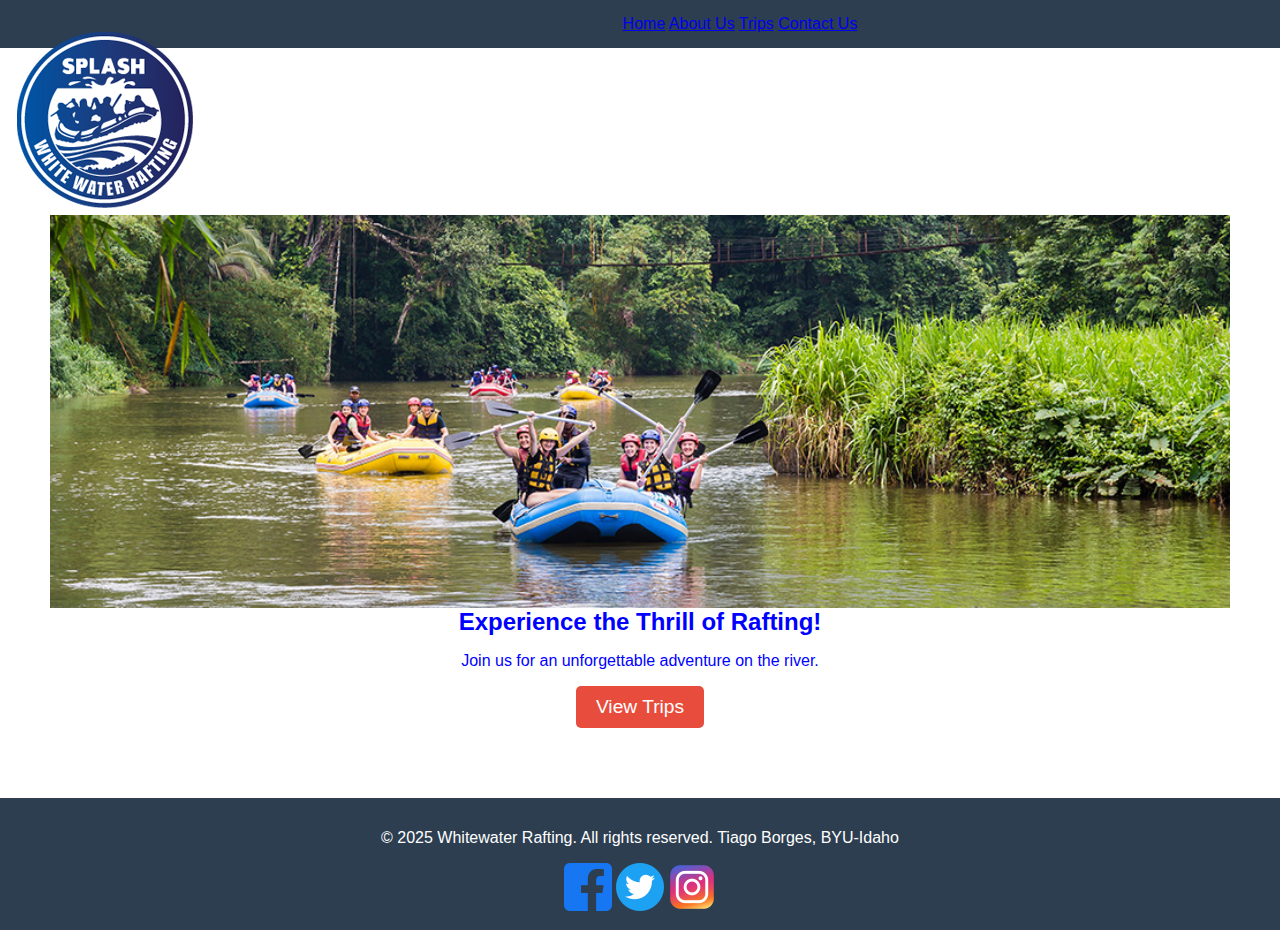
==== wwr/index.html @ b9b27136 "w04 att" ====
<!DOCTYPE html>
<html lang="en">

<head>
    <meta charset="UTF-8">
    <meta name="viewport" content="width=device-width, initial-scale=1.0">
    <title>White Water Rafting - About Us</title>
    <link rel="stylesheet" href="styles/rafting.css">
</head>

<body>
    <header>
        <img src="images/Whitewater-logo.png" alt="Logo" class="logo">
        <nav>
            <a href="index.html">Home</a>
            <a href="about.html">About Us</a>
            <a href="trips.html">Trips</a>
            <a href="contact.html">Contact Us</a>
        </nav>
    </header>

    <!-- Home Page -->
    <section class="hero">
        <img src="images/hero.jpg" alt="hero">
        <h2>Experience the Thrill of Rafting!</h2>
        <p>Join us for an unforgettable adventure on the river.</p>
        <a href="trips.html" class="btn">View Trips</a>
        
    </section>




    <footer>
        <p>&copy; 2025 Whitewater Rafting. All rights reserved. Tiago Borges, BYU-Idaho</p>
        <nav class="social-links">
            <a href="#"><img src="images/facebook.png" alt="Facebook"></a>
            <a href="#"><img src="images/twitter.png" alt="Twitter"></a>
            <a href="#"><img src="images/instagram.png" alt="Instagram"></a>
        </nav>
    </footer>
</body>

</html>
---- wwr/styles/rafting.css ----
main {
    max-width: 100%;
    margin: 2rem auto;
    font-family: 'Roboto Slab', Arial, sans-serif;
}

body {
    font-family: 'Roboto Serif', Arial, sans-serif;
    margin: 0;
    padding: 0;
    text-align: center;
    background-color: white;
}

header {
    font-family: 'Roboto Slab', sans-serif;
    background: #2C3E50;
    color: white;
    padding: 15px 0;
}

header img {
    float: left;
    margin-left: auto;
}

nav ul {
    list-style: none;
    padding: 0;
    text-align: center;
}

nav ul li {
    display: inline;
    margin: 0 15px;
}

nav ul li a {
    color: white;
    text-decoration: none;
    font-weight: bold;
}

.hero {
    background: url('images/hero.jpg') center/cover no-repeat;
    color: blue;
    padding: 50px;
}

.hero img {
    display: block;
    width: 100%;
    height: auto;
    margin-left: auto;
    margin-right: auto;

}

.hero h2 {
    color: blue;
    margin: 0;
    color: blue;
}

.btn {
    display: inline-block;
    background: #E74C3C;
    color: white;
    padding: 10px 20px;
    text-decoration: none;
    border-radius: 5px;
    font-size: 1.2em;
}

.content {
    font-family: 'Roboto Serif', Arial, sans-serif;
    padding: 60px;
    background: white;
    margin: auto;
    border-radius: 10px;
    max-width: 80%;
    text-align: center;
    font-size: large;
}

.rafting {
    font-family: 'Roboto Slab', Arial, sans-serif;
    font-size: large;
    color: black;
    width: 100px;
}

.images {
    width: auto;
    height: auto;
    font-family: 'Roboto Slab', Arial, sans-serif;
    color: black;

}

.content img {
    width: 100%;
    max-width: 600px;
    height: auto;
    display: block;
    margin: 0 auto;
}

.content h2 {
    font-size: 40px;
    color: blue;
}

form input,
form textarea {
    width: 90%;
    margin: 10px 0;
    padding: 10px;
    border: 1px solid #ccc;
    border-radius: 5px;
}

button {
    background: #3498DB;
    color: white;
    padding: 10px 15px;
    border: none;
    cursor: pointer;
    border-radius: 5px;
    font-size: 1em;
}

footer {
    display: block;
    background: #2C3E50;
    color: white;
    padding: 15px;
    margin-top: 20px;
    font-size: 1em;
    text-align: center;
}
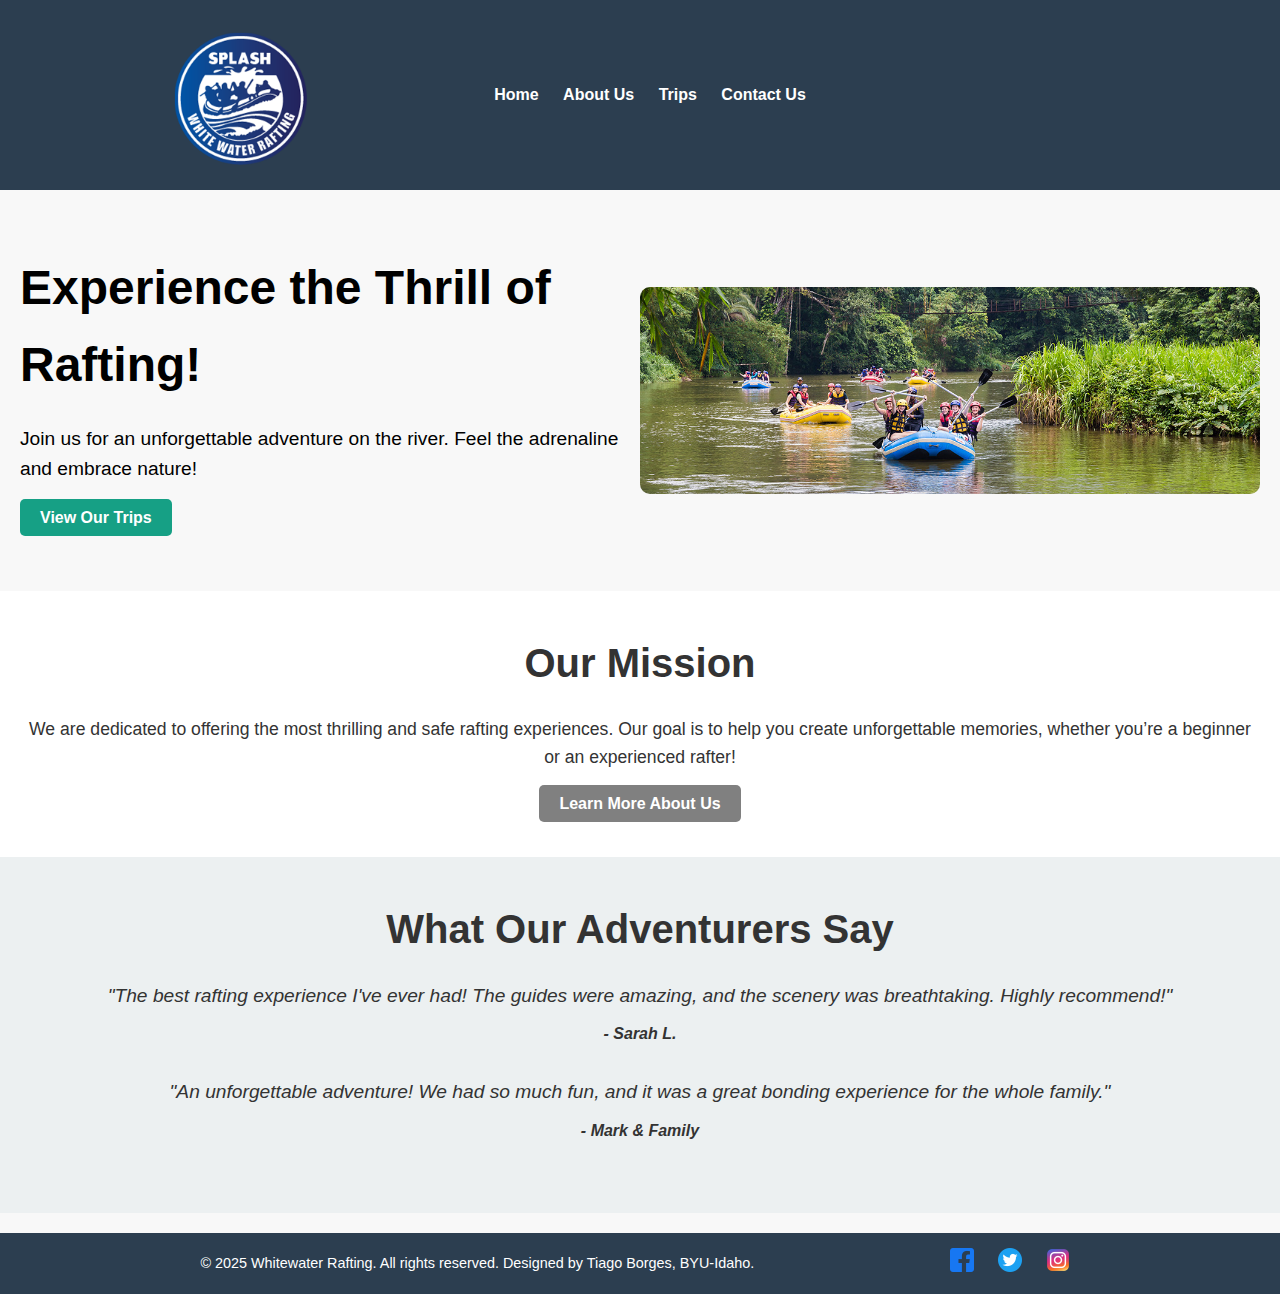
==== commit 8dde49ea: "W05 ATT" ====
--- a/wwr/index.html
+++ b/wwr/index.html
@@ -4,11 +4,15 @@
 <head>
     <meta charset="UTF-8">
     <meta name="viewport" content="width=device-width, initial-scale=1.0">
-    <title>White Water Rafting - About Us</title>
-    <link rel="stylesheet" href="styles/rafting.css">
+    <meta name="description"
+        content="Discover thrilling whitewater rafting experiences. Book your next adventure with us for an unforgettable journey!">
+    <meta name="author" content="Tiago Borges">
+    <title>White Water Rafting - Home</title>
+    <link rel="stylesheet" href="styles/home.css">
 </head>
 
 <body>
+    <!-- Header -->
     <header>
         <img src="images/Whitewater-logo.png" alt="Logo" class="logo">
         <nav>
@@ -19,24 +23,52 @@
         </nav>
     </header>
 
-    <!-- Home Page -->
+    <!-- Hero Section -->
     <section class="hero">
-        <img src="images/hero.jpg" alt="hero">
-        <h2>Experience the Thrill of Rafting!</h2>
-        <p>Join us for an unforgettable adventure on the river.</p>
-        <a href="trips.html" class="btn">View Trips</a>
-        
+        <div class="hero-content">
+            <h2>Experience the Thrill of Rafting!</h2>
+            <p>Join us for an unforgettable adventure on the river. Feel the adrenaline and embrace nature!</p>
+            <a href="trips.html" class="btn">View Our Trips</a>
+        </div>
+        <img src="images/hero.jpg" alt="Rafting Adventure" class="hero-img">
     </section>
 
+    <!-- Our Mission Section -->
+    <section class="mission">
+        <h2>Our Mission</h2>
+        <p>We are dedicated to offering the most thrilling and safe rafting experiences. Our goal is to help you create
+            unforgettable memories, whether you’re a beginner or an experienced rafter!</p>
+        <a href="about.html" class="btn">Learn More About Us</a>
+    </section>
 
+    <!-- Testimonials Section -->
+    <section class="testimonials">
+        <h2>What Our Adventurers Say</h2>
+        <div class="testimonial">
+            <p>"The best rafting experience I've ever had! The guides were amazing, and the scenery was breathtaking.
+                Highly recommend!"</p>
+            <p><strong>- Sarah L.</strong></p>
+        </div>
+        <div class="testimonial">
+            <p>"An unforgettable adventure! We had so much fun, and it was a great bonding experience for the whole
+                family."</p>
+            <p><strong>- Mark & Family</strong></p>
+        </div>
+    </section>
 
-
+    <!-- Footer -->
     <footer>
-        <p>&copy; 2025 Whitewater Rafting. All rights reserved. Tiago Borges, BYU-Idaho</p>
+        <p>&copy; 2025 Whitewater Rafting. All rights reserved. Designed by Tiago Borges, BYU-Idaho.</p>
         <nav class="social-links">
-            <a href="#"><img src="images/facebook.png" alt="Facebook"></a>
-            <a href="#"><img src="images/twitter.png" alt="Twitter"></a>
-            <a href="#"><img src="images/instagram.png" alt="Instagram"></a>
+            <a href="https://facebook.com" target="_blank">
+                <img src="images/facebook.png" alt="Facebook">
+            </a>
+            <a href="https://twitter.com" target="_blank">
+                <img src="images/twitter.png" alt="Twitter">
+            </a>
+            <a href="https://instagram.com" target="_blank">
+                <img src="images/instagram.png" alt="Instagram">
+            </a>
         </nav>
     </footer>
 </body>
--- a/wwr/styles/home.css
+++ b/wwr/styles/home.css
@@ -0,0 +1,183 @@
+/* General Reset */
+* {
+    margin: 0;
+    padding: 0;
+    box-sizing: border-box;
+}
+
+/* Font and Body */
+body {
+    font-family: 'Roboto', sans-serif;
+    line-height: 1.6;
+    background-color: #f8f8f8;
+    color: #333;
+}
+
+a {
+    text-decoration: none;
+    color: inherit;
+}
+
+/* HEADER */
+header {
+    background: #2C3E50;
+    color: white;
+    display: grid;
+    grid-template-columns: 1fr auto 1fr;
+    align-items: center;
+    justify-items: center;
+    padding: 20px;
+    gap: 20px;
+}
+
+header .logo {
+    width: 150px;
+    height: auto;
+}
+
+header nav a {
+    color: white;
+    font-weight: bold;
+    margin-left: 20px;
+}
+
+/* Hero Section */
+.hero {
+    display: flex;
+    justify-content: space-between;
+    align-items: center;
+    background-color: #white;
+    color: black;
+    padding: 60px 20px;
+    position: relative;
+}
+
+.hero .hero-content {
+    max-width: 50%;
+}
+
+.hero h2 {
+    font-size: 3rem;
+    margin-bottom: 20px;
+}
+
+.hero p {
+    font-size: 1.2rem;
+    margin-bottom: 20px;
+}
+
+.hero .btn {
+    padding: 10px 20px;
+    background-color: #16a085;
+    color: white;
+    font-weight: bold;
+    border-radius: 5px;
+}
+
+.hero-img {
+    width: 50%;
+    height: auto;
+    border-radius: 10px;
+}
+
+/* Mission Section */
+.mission {
+    background-color: #fff;
+    padding: 40px 20px;
+    text-align: center;
+}
+
+.mission h2 {
+    font-size: 2.5rem;
+    margin-bottom: 20px;
+}
+
+.mission p {
+    font-size: 1.1rem;
+    margin-bottom: 20px;
+}
+
+.mission .btn {
+    padding: 10px 20px;
+    background-color: gray;
+    color: white;
+    font-weight: bold;
+    border-radius: 5px;
+}
+
+/* Testimonials Section */
+.testimonials {
+    background-color: #ecf0f1;
+    padding: 40px 20px;
+    text-align: center;
+}
+
+.testimonials h2 {
+    font-size: 2.5rem;
+    margin-bottom: 20px;
+}
+
+.testimonial {
+    margin-bottom: 30px;
+}
+
+.testimonial p {
+    font-size: 1.2rem;
+    font-style: italic;
+}
+
+.testimonial strong {
+    display: block;
+    font-size: 1rem;
+    margin-top: 10px;
+}
+
+/* FOOTER */
+footer {
+    background: #2C3E50;
+    color: white;
+    display: flex;
+    padding: 15px;
+    margin-top: 20px;
+    font-size: 0.9em;
+    align-items: center;
+    justify-content: space-evenly;
+}
+
+footer p {
+    margin: 0;
+}
+
+.social-links a {
+    margin: 0 10px;
+}
+
+.social-links img {
+    width: 24px;
+    height: 24px;
+}
+
+/* Responsive Design */
+@media (max-width: 768px) {
+    .hero {
+        flex-direction: column;
+        text-align: center;
+    }
+
+    .hero .hero-img {
+        width: 80%;
+        margin-top: 20px;
+    }
+
+    .hero .hero-content {
+        max-width: 100%;
+    }
+
+    .mission h2 {
+        font-size: 2rem;
+    }
+
+    .testimonials h2 {
+        font-size: 2rem;
+    }
+}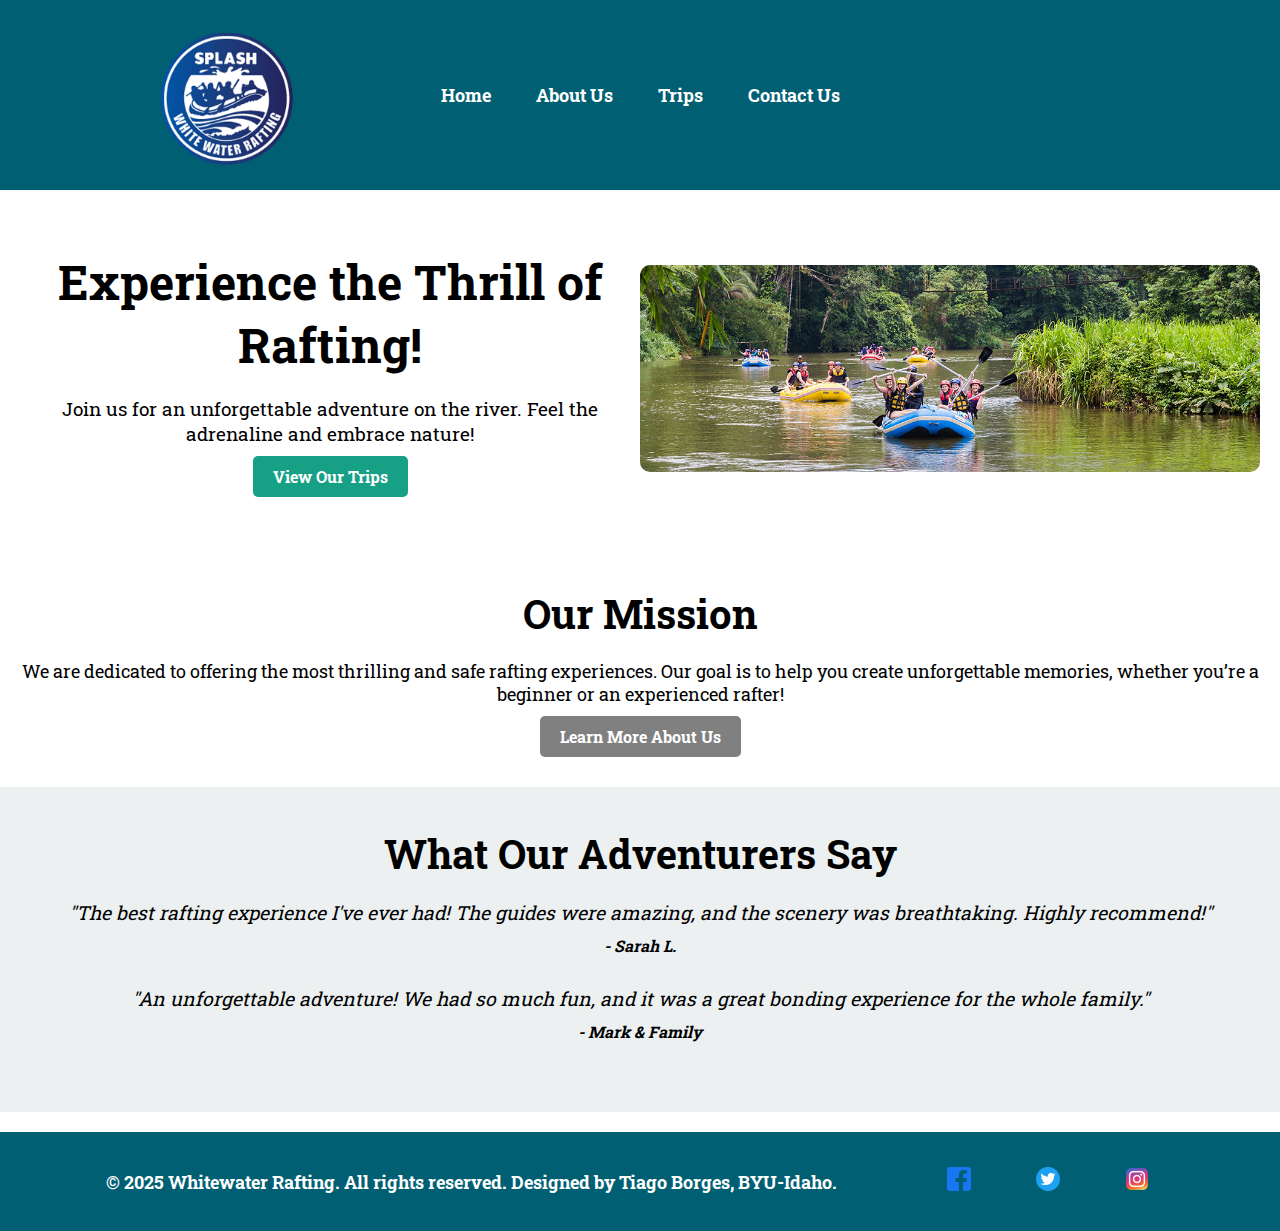
==== commit 779fdbe2: "W05" ====
--- a/wwr/index.html
+++ b/wwr/index.html
@@ -9,6 +9,11 @@
     <meta name="author" content="Tiago Borges">
     <title>White Water Rafting - Home</title>
     <link rel="stylesheet" href="styles/home.css">
+    <link rel="preconnect" href="https://fonts.googleapis.com">
+    <link rel="preconnect" href="https://fonts.gstatic.com" crossorigin>
+    <link
+        href="https://fonts.googleapis.com/css2?family=Roboto+Serif:wght@100..900&family=Roboto+Slab:wght@100..900&family=Roboto:wght@100..900&display=swap"
+        rel="stylesheet">
 </head>
 
 <body>
--- a/wwr/styles/home.css
+++ b/wwr/styles/home.css
@@ -5,12 +5,12 @@
     box-sizing: border-box;
 }
 
-/* Font and Body */
 body {
-    font-family: 'Roboto', sans-serif;
-    line-height: 1.6;
-    background-color: #f8f8f8;
-    color: #333;
+    font-family: 'Roboto Slab', Arial, sans-serif;
+    margin: 0;
+    padding: 0;
+    background-color: white;
+    text-align: center;
 }
 
 a {
@@ -18,27 +18,37 @@
     color: inherit;
 }
 
-/* HEADER */
 header {
-    background: #2C3E50;
+    background: #005f73;
     color: white;
+    padding: 20px;
     display: grid;
     grid-template-columns: 1fr auto 1fr;
     align-items: center;
-    justify-items: center;
-    padding: 20px;
-    gap: 20px;
 }
 
-header .logo {
-    width: 150px;
-    height: auto;
+.logo {
+    max-width: 150px;
+    justify-self: center;
 }
 
-header nav a {
+nav {
+    display: flex;
+    justify-content: center;
+    gap: 15px;
+}
+
+nav a {
     color: white;
+    text-decoration: none;
     font-weight: bold;
-    margin-left: 20px;
+    font-size: large;
+    padding: 15px;
+    transition: color 0.3s ease-in-out;
+}
+
+nav a:hover {
+    color: #1ABC9C;
 }
 
 /* Hero Section */
@@ -46,7 +56,7 @@
     display: flex;
     justify-content: space-between;
     align-items: center;
-    background-color: #white;
+    background-color: white;
     color: black;
     padding: 60px 20px;
     position: relative;
@@ -134,12 +144,13 @@
 
 /* FOOTER */
 footer {
-    background: #2C3E50;
+    background: #005f73;
     color: white;
     display: flex;
-    padding: 15px;
+    font-size: large;
+    font-weight: bold;
+    padding: 20px;
     margin-top: 20px;
-    font-size: 0.9em;
     align-items: center;
     justify-content: space-evenly;
 }
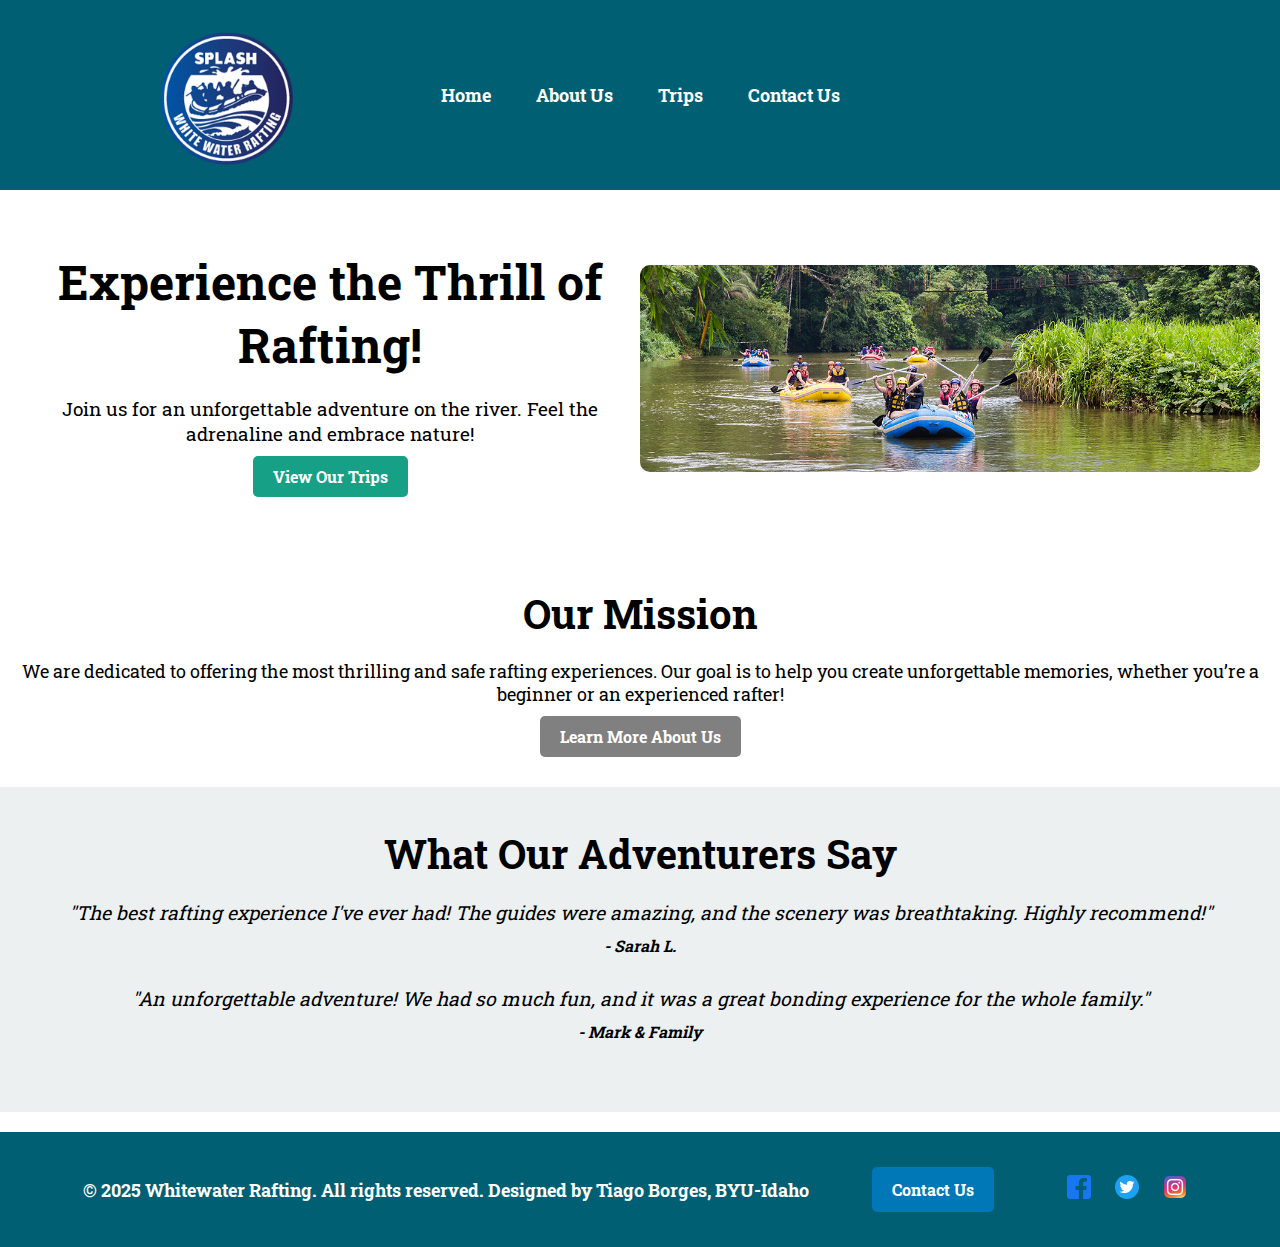
==== commit 03700c2b: "w05" ====
--- a/wwr/index.html
+++ b/wwr/index.html
@@ -63,18 +63,17 @@
 
     <!-- Footer -->
     <footer>
-        <p>&copy; 2025 Whitewater Rafting. All rights reserved. Designed by Tiago Borges, BYU-Idaho.</p>
-        <nav class="social-links">
-            <a href="https://facebook.com" target="_blank">
-                <img src="images/facebook.png" alt="Facebook">
-            </a>
-            <a href="https://twitter.com" target="_blank">
-                <img src="images/twitter.png" alt="Twitter">
-            </a>
-            <a href="https://instagram.com" target="_blank">
-                <img src="images/instagram.png" alt="Instagram">
-            </a>
-        </nav>
+        © 2025 Whitewater Rafting. All rights reserved. Designed by Tiago Borges, BYU-Idaho
+        <div class="footer-btn">
+            <a href="contact.html" class="contact-button">Contact Us</a>
+        </div>
+
+
+        <div class="social-links">
+            <a href="#"><img src="images/facebook.png" alt="Facebook"></a>
+            <a href="#"><img src="images/twitter.png" alt="Twitter"></a>
+            <a href="#"><img src="images/instagram.png" alt="Instagram"></a>
+        </div>
     </footer>
 </body>
 
--- a/wwr/styles/home.css
+++ b/wwr/styles/home.css
@@ -146,18 +146,42 @@
 footer {
     background: #005f73;
     color: white;
+    padding: 20px;
+    margin-top: 20px;
     display: flex;
     font-size: large;
     font-weight: bold;
-    padding: 20px;
-    margin-top: 20px;
     align-items: center;
     justify-content: space-evenly;
+
 }
 
 footer p {
-    margin: 0;
-}
+    color: White;
+    font-size: large;
+}
+
+.footer-btn {
+    text-align: center;
+    margin: 15px 0;
+}
+
+.contact-button {
+    background-color: #0077b6;
+    color: white;
+    padding: 12px 20px;
+    text-decoration: none;
+    font-size: 16px;
+    font-weight: bold;
+    border-radius: 5px;
+    transition: background-color 0.3s ease-in-out;
+    display: inline-block;
+}
+
+.contact-button:hover {
+    background-color: #005f73;
+}
+
 
 .social-links a {
     margin: 0 10px;
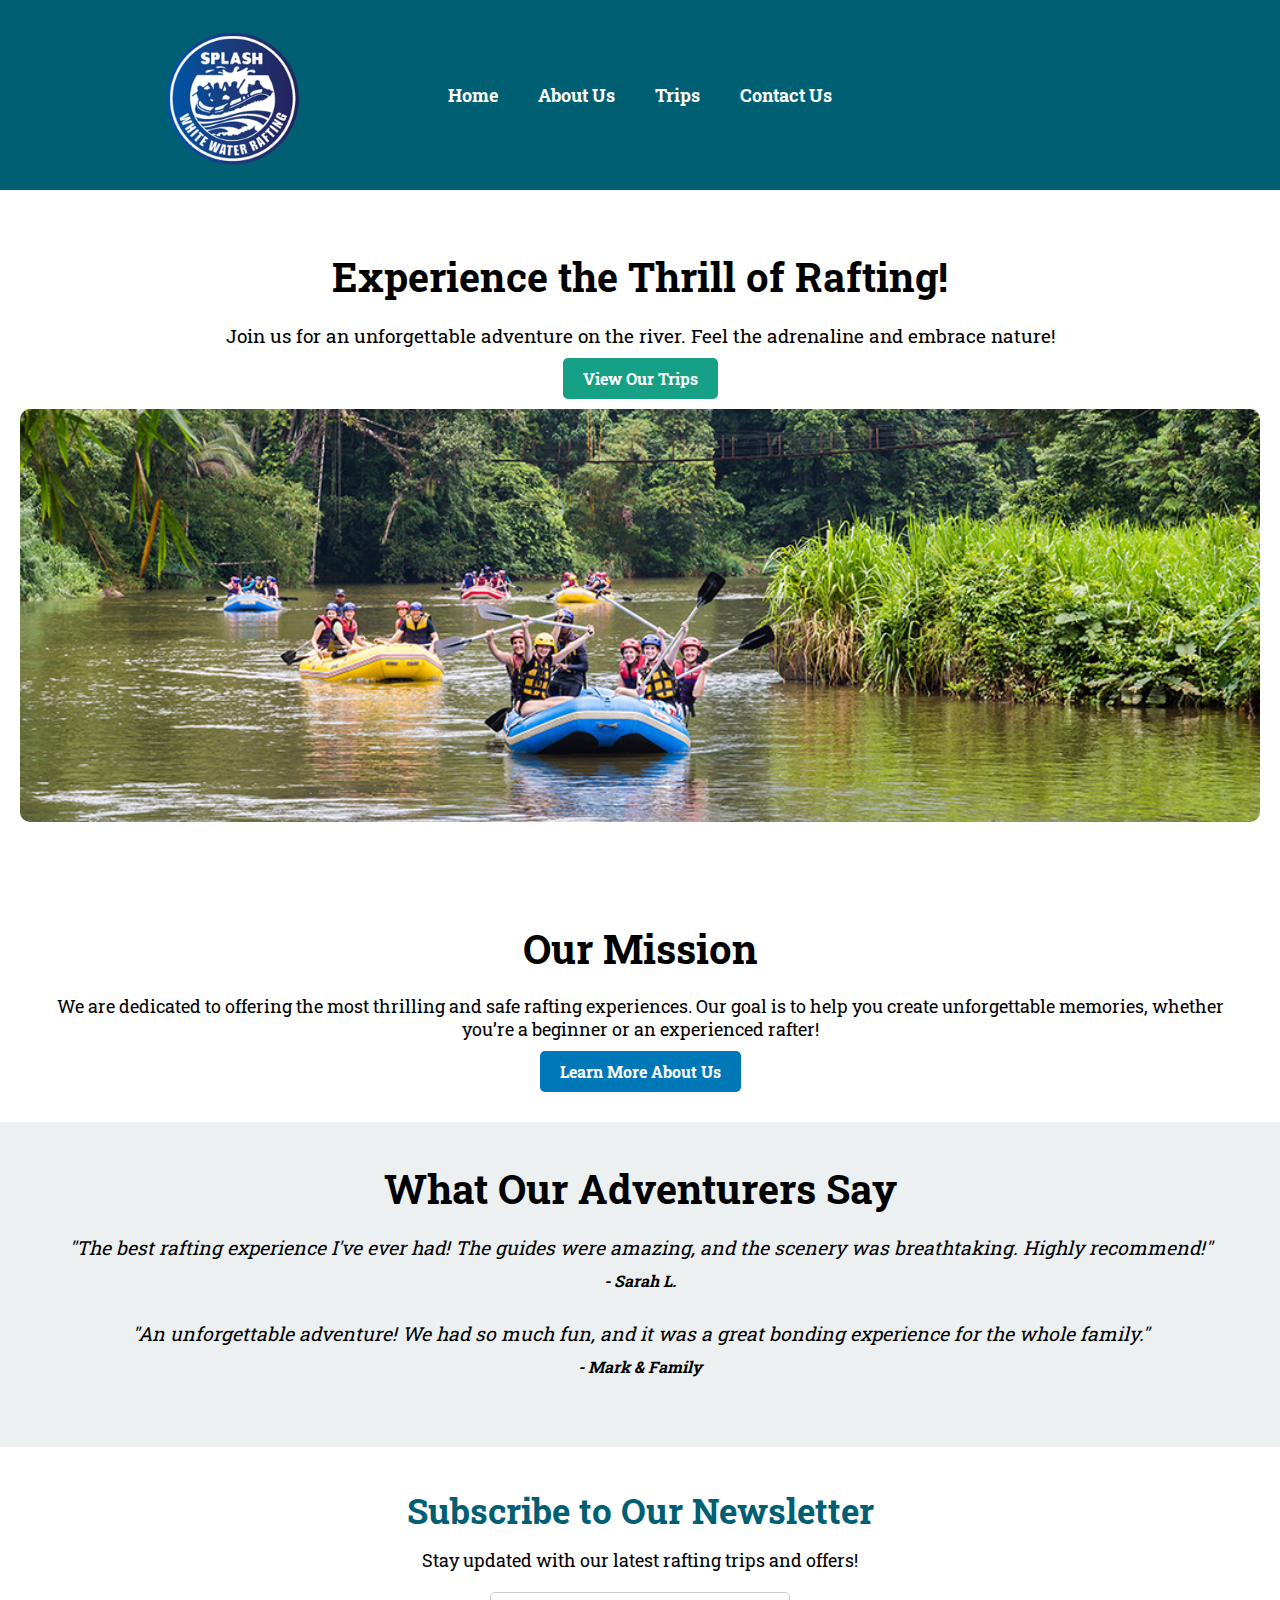
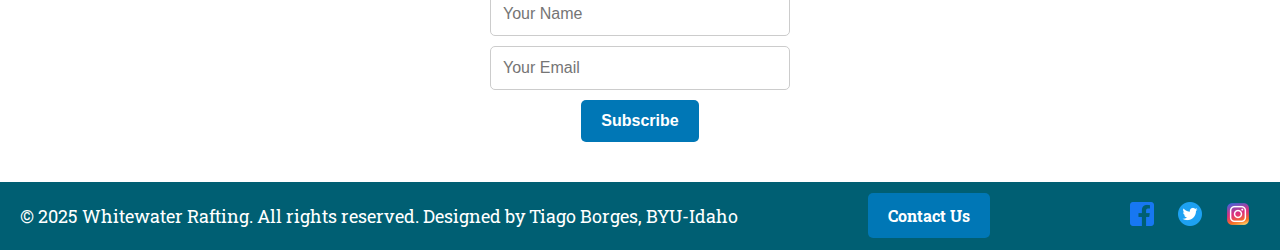
==== commit 03493462: "W06 ATT" ====
--- a/wwr/index.html
+++ b/wwr/index.html
@@ -61,18 +61,30 @@
         </div>
     </section>
 
+    <!-- Newsletter Section -->
+    <section class="newsletter">
+        <h2>Subscribe to Our Newsletter</h2>
+        <p>Stay updated with our latest rafting trips and offers!</p>
+        <form class="newsletter-form" action="https://formspree.io/f/your_form_id" method="POST">
+            <input type="text" name="name" placeholder="Your Name" required>
+            <input type="email" name="email" placeholder="Your Email" required>
+            <button type="submit">Subscribe</button>
+        </form>
+    </section>
+
+
     <!-- Footer -->
     <footer>
-        © 2025 Whitewater Rafting. All rights reserved. Designed by Tiago Borges, BYU-Idaho
+        <p>© 2025 Whitewater Rafting. All rights reserved. Designed by Tiago Borges, BYU-Idaho</p>
         <div class="footer-btn">
             <a href="contact.html" class="contact-button">Contact Us</a>
         </div>
 
-
         <div class="social-links">
-            <a href="#"><img src="images/facebook.png" alt="Facebook"></a>
-            <a href="#"><img src="images/twitter.png" alt="Twitter"></a>
-            <a href="#"><img src="images/instagram.png" alt="Instagram"></a>
+            <a href="https://www.facebook.com/" aria-label="Facebook"><img src="images/facebook.png" alt="Facebook"></a>
+            <a href="https://twitter.com/" aria-label="Twitter"><img src="images/twitter.png" alt="Twitter"></a>
+            <a href="https://www.instagram.com/" aria-label="Instagram"><img src="images/instagram.png"
+                    alt="Instagram"></a>
         </div>
     </footer>
 </body>
--- a/wwr/styles/home.css
+++ b/wwr/styles/home.css
@@ -5,19 +5,18 @@
     box-sizing: border-box;
 }
 
+a {
+    text-decoration: none;
+}
+
+
 body {
     font-family: 'Roboto Slab', Arial, sans-serif;
-    margin: 0;
-    padding: 0;
-    background-color: white;
+    background-color: #f4f4f4;
     text-align: center;
 }
 
-a {
-    text-decoration: none;
-    color: inherit;
-}
-
+/* Header */
 header {
     background: #005f73;
     color: white;
@@ -29,45 +28,37 @@
 
 .logo {
     max-width: 150px;
-    justify-self: center;
+    place-self: center;
 }
 
 nav {
     display: flex;
-    justify-content: center;
-    gap: 15px;
+    gap: 20px;
 }
 
 nav a {
     color: white;
-    text-decoration: none;
     font-weight: bold;
     font-size: large;
-    padding: 15px;
-    transition: color 0.3s ease-in-out;
+    padding: 10px;
+    transition: color 0.3s;
 }
 
 nav a:hover {
-    color: #1ABC9C;
+    color: #005f73;
 }
 
 /* Hero Section */
 .hero {
     display: flex;
-    justify-content: space-between;
-    align-items: center;
-    background-color: white;
-    color: black;
+    flex-direction: column;
+    align-items: center;
+    background: white;
     padding: 60px 20px;
-    position: relative;
-}
-
-.hero .hero-content {
-    max-width: 50%;
 }
 
 .hero h2 {
-    font-size: 3rem;
+    font-size: 2.5rem;
     margin-bottom: 20px;
 }
 
@@ -78,23 +69,28 @@
 
 .hero .btn {
     padding: 10px 20px;
-    background-color: #16a085;
-    color: white;
-    font-weight: bold;
-    border-radius: 5px;
+    background: #16a085;
+    color: white;
+    border-radius: 5px;
+    font-weight: bold;
+    transition: 0.3s;
+}
+
+.hero .btn:hover {
+    background: #005f73;
 }
 
 .hero-img {
-    width: 50%;
-    height: auto;
+    width: 100%;
+    max-width: 100%;
     border-radius: 10px;
+    margin-top: 20px;
 }
 
 /* Mission Section */
 .mission {
-    background-color: #fff;
-    padding: 40px 20px;
-    text-align: center;
+    background: white;
+    padding: 40px;
 }
 
 .mission h2 {
@@ -109,17 +105,21 @@
 
 .mission .btn {
     padding: 10px 20px;
-    background-color: gray;
-    color: white;
-    font-weight: bold;
-    border-radius: 5px;
+    background: #0077b6;
+    color: white;
+    border-radius: 5px;
+    font-weight: bold;
+    transition: 0.3s;
+}
+
+.mission .btn:hover {
+    background: #005f73;
 }
 
 /* Testimonials Section */
 .testimonials {
-    background-color: #ecf0f1;
-    padding: 40px 20px;
-    text-align: center;
+    background: #ecf0f1;
+    padding: 40px;
 }
 
 .testimonials h2 {
@@ -142,46 +142,86 @@
     margin-top: 10px;
 }
 
-/* FOOTER */
+/* Newsletter Section */
+.newsletter {
+    background-color: #ffffff;
+    padding: 40px 20px;
+    text-align: center;
+}
+
+.newsletter h2 {
+    font-size: 2.2rem;
+    margin-bottom: 15px;
+    color: #005f73;
+}
+
+.newsletter p {
+    font-size: 1.1rem;
+    margin-bottom: 20px;
+}
+
+.newsletter-form {
+    display: flex;
+    flex-direction: column;
+    align-items: center;
+    gap: 10px;
+}
+
+.newsletter-form input[type="text"],
+.newsletter-form input[type="email"] {
+    padding: 12px;
+    width: 300px;
+    max-width: 90%;
+    border: 1px solid #ccc;
+    border-radius: 5px;
+    font-size: 1rem;
+}
+
+.newsletter-form button {
+    padding: 12px 20px;
+    background-color: #0077b6;
+    color: white;
+    font-weight: bold;
+    border: none;
+    border-radius: 5px;
+    font-size: 1rem;
+    cursor: pointer;
+    transition: background-color 0.3s;
+}
+
+.newsletter-form button:hover {
+    background-color: #005f73;
+}
+
+
+
+
+/* Footer */
 footer {
     background: #005f73;
     color: white;
     padding: 20px;
-    margin-top: 20px;
-    display: flex;
+    display: flex;
+    justify-content: space-between;
+    align-items: center;
+}
+
+footer p {
     font-size: large;
-    font-weight: bold;
-    align-items: center;
-    justify-content: space-evenly;
-
-}
-
-footer p {
-    color: White;
-    font-size: large;
-}
-
-.footer-btn {
-    text-align: center;
-    margin: 15px 0;
-}
-
-.contact-button {
-    background-color: #0077b6;
+}
+
+.footer-btn .contact-button {
+    background: #0077b6;
     color: white;
     padding: 12px 20px;
-    text-decoration: none;
-    font-size: 16px;
-    font-weight: bold;
-    border-radius: 5px;
-    transition: background-color 0.3s ease-in-out;
-    display: inline-block;
-}
-
-.contact-button:hover {
-    background-color: #005f73;
-}
-
+    border-radius: 5px;
+    font-weight: bold;
+    transition: 0.3s;
+}
+
+.footer-btn .contact-button:hover {
+    background: #005f73;
+}
 
 .social-links a {
     margin: 0 10px;
@@ -194,25 +234,22 @@
 
 /* Responsive Design */
 @media (max-width: 768px) {
-    .hero {
+    header {
         flex-direction: column;
         text-align: center;
     }
 
-    .hero .hero-img {
-        width: 80%;
-        margin-top: 20px;
-    }
-
-    .hero .hero-content {
-        max-width: 100%;
-    }
-
+    nav {
+        flex-direction: column;
+        gap: 10px;
+    }
+
+    .hero h2 {
+        font-size: 2rem;
+    }
+
+    .testimonials h2,
     .mission h2 {
         font-size: 2rem;
     }
-
-    .testimonials h2 {
-        font-size: 2rem;
-    }
 }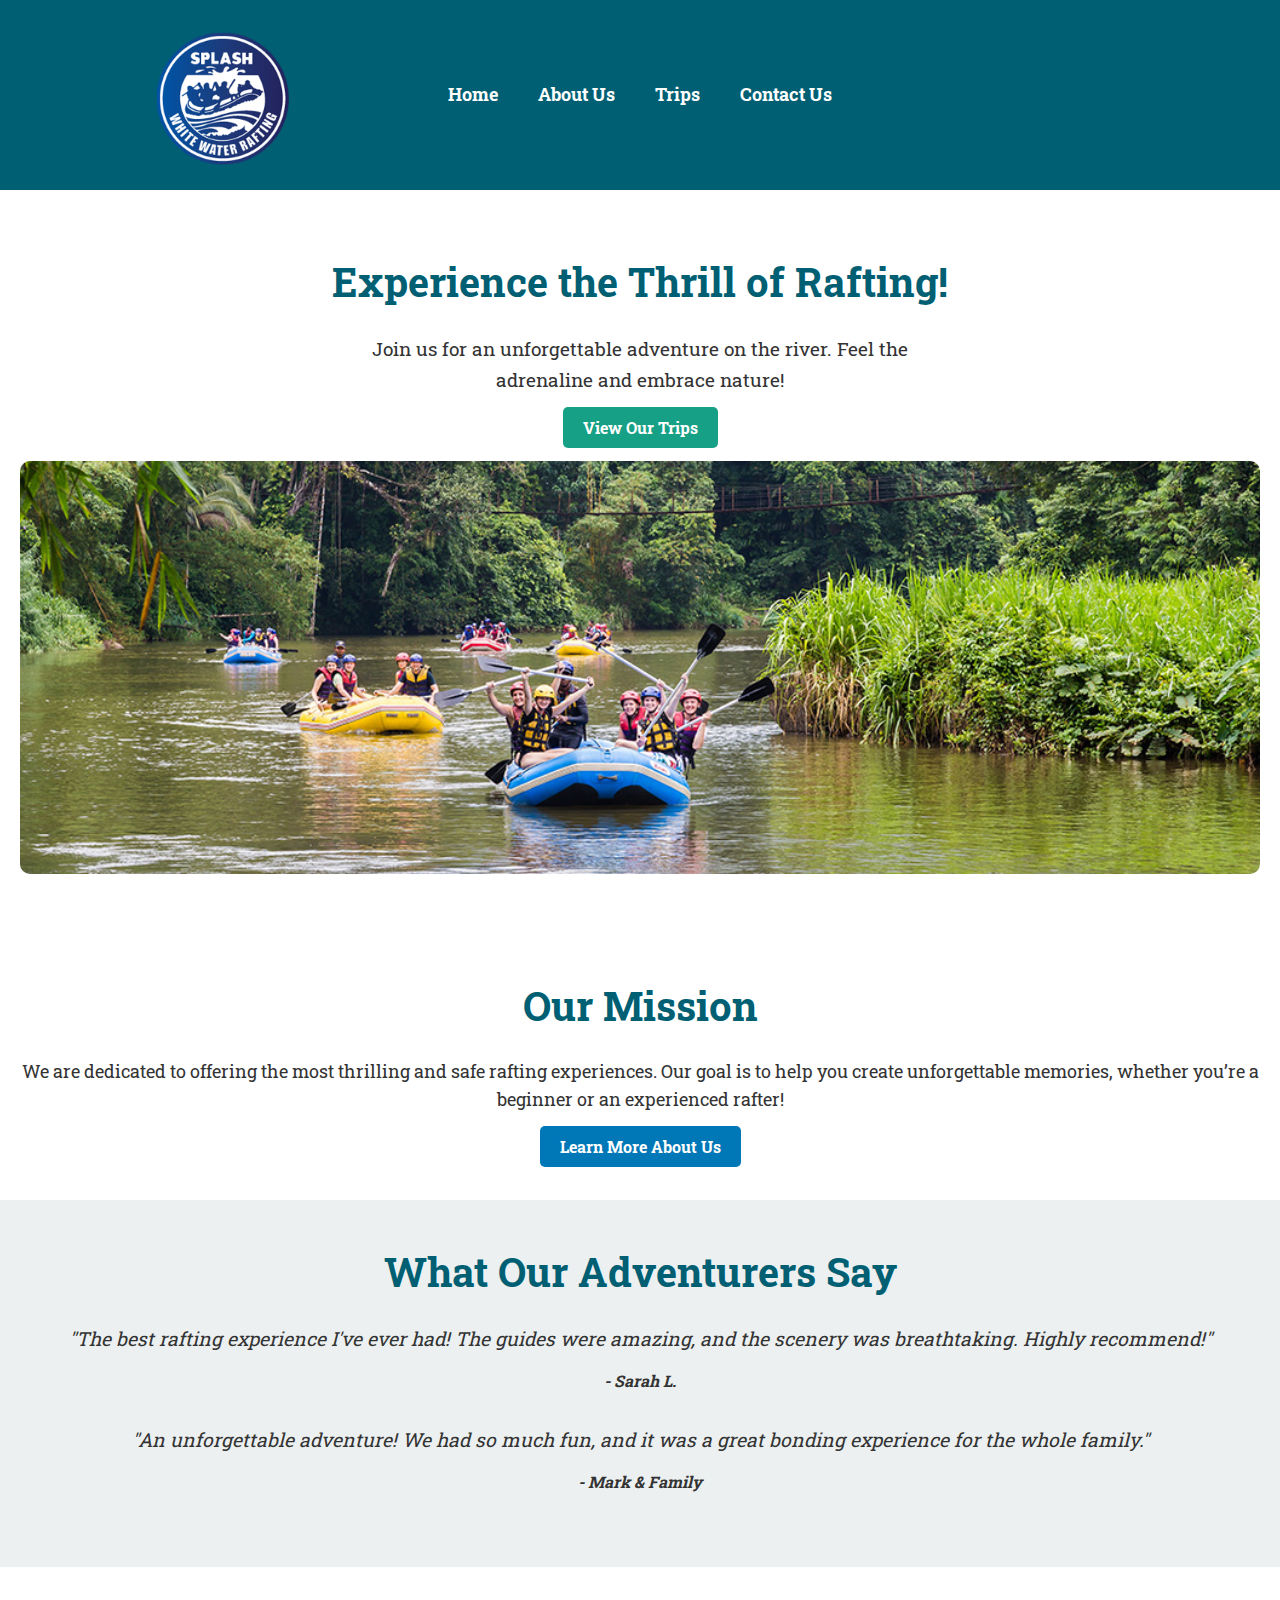
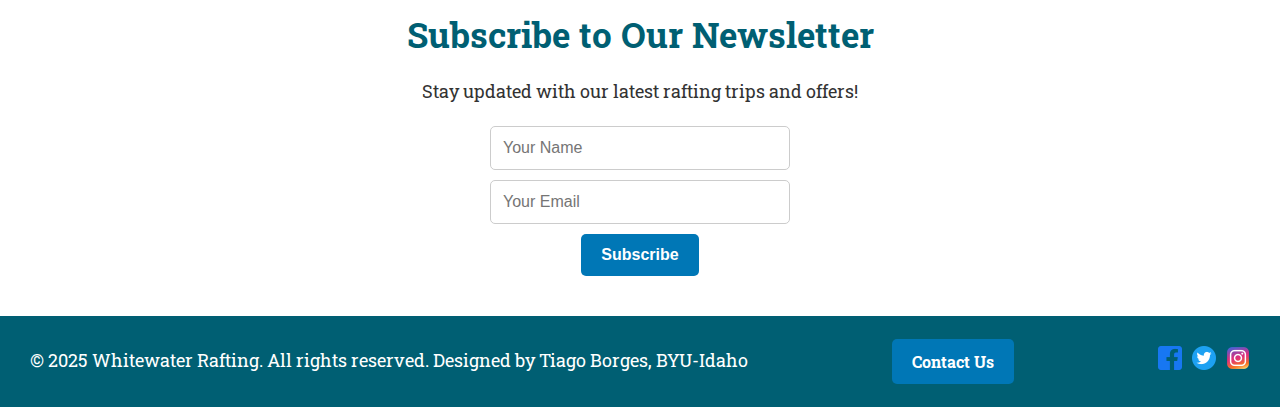
==== commit 5811fe75: "W06 improved" ====
--- a/wwr/index.html
+++ b/wwr/index.html
@@ -28,7 +28,7 @@
         </nav>
     </header>
 
-    <!-- Hero Section -->
+    <!-- Hero  Section -->
     <section class="hero">
         <div class="hero-content">
             <h2>Experience the Thrill of Rafting!</h2>
@@ -61,7 +61,7 @@
         </div>
     </section>
 
-    <!-- Newsletter Section -->
+    <!-- NL Section -->
     <section class="newsletter">
         <h2>Subscribe to Our Newsletter</h2>
         <p>Stay updated with our latest rafting trips and offers!</p>
--- a/wwr/styles/home.css
+++ b/wwr/styles/home.css
@@ -9,57 +9,73 @@
     text-decoration: none;
 }
 
-
+/* Global Styles */
 body {
     font-family: 'Roboto Slab', Arial, sans-serif;
     background-color: #f4f4f4;
+    color: #333;
     text-align: center;
+    line-height: 1.6;
+}
+
+/* Container Utility */
+.container {
+    max-width: 1200px;
+    margin: 0 auto;
+    padding: 0 20px;
 }
 
 /* Header */
 header {
     background: #005f73;
     color: white;
-    padding: 20px;
+    padding: 20px 0;
     display: grid;
     grid-template-columns: 1fr auto 1fr;
     align-items: center;
 }
 
-.logo {
+header .logo {
     max-width: 150px;
     place-self: center;
 }
 
-nav {
+header nav {
     display: flex;
     gap: 20px;
-}
-
-nav a {
-    color: white;
-    font-weight: bold;
-    font-size: large;
+    justify-self: center;
+}
+
+header nav a {
+    color: white;
+    font-weight: bold;
+    font-size: 1.1rem;
     padding: 10px;
     transition: color 0.3s;
 }
 
-nav a:hover {
-    color: #005f73;
+header nav a:hover,
+header nav a.active {
+    color: #1ABC9C;
 }
 
 /* Hero Section */
 .hero {
-    display: flex;
-    flex-direction: column;
-    align-items: center;
     background: white;
     padding: 60px 20px;
+    display: flex;
+    flex-direction: column;
+    align-items: center;
+}
+
+.hero .hero-content {
+    max-width: 50%;
 }
 
 .hero h2 {
     font-size: 2.5rem;
     margin-bottom: 20px;
+    color: #005f73;
 }
 
 .hero p {
@@ -90,12 +106,13 @@
 /* Mission Section */
 .mission {
     background: white;
-    padding: 40px;
+    padding: 40px 20px;
 }
 
 .mission h2 {
     font-size: 2.5rem;
     margin-bottom: 20px;
+    color: #005f73;
 }
 
 .mission p {
@@ -109,7 +126,7 @@
     color: white;
     border-radius: 5px;
     font-weight: bold;
-    transition: 0.3s;
+    transition: background 0.3s;
 }
 
 .mission .btn:hover {
@@ -119,12 +136,13 @@
 /* Testimonials Section */
 .testimonials {
     background: #ecf0f1;
-    padding: 40px;
+    padding: 40px 20px;
 }
 
 .testimonials h2 {
     font-size: 2.5rem;
     margin-bottom: 20px;
+    color: #005f73;
 }
 
 .testimonial {
@@ -134,19 +152,18 @@
 .testimonial p {
     font-size: 1.2rem;
     font-style: italic;
+    margin-bottom: 10px;
 }
 
 .testimonial strong {
-    display: block;
     font-size: 1rem;
-    margin-top: 10px;
+    color: #333;
 }
 
 /* Newsletter Section */
 .newsletter {
-    background-color: #ffffff;
+    background: #ffffff;
     padding: 40px 20px;
-    text-align: center;
 }
 
 .newsletter h2 {
@@ -193,9 +210,6 @@
     background-color: #005f73;
 }
 
-
-
-
 /* Footer */
 footer {
     background: #005f73;
@@ -204,10 +218,12 @@
     display: flex;
     justify-content: space-between;
     align-items: center;
+    flex-wrap: wrap;
 }
 
 footer p {
-    font-size: large;
+    font-size: 1.1rem;
+    margin: 10px;
 }
 
 .footer-btn .contact-button {
@@ -216,18 +232,21 @@
     padding: 12px 20px;
     border-radius: 5px;
     font-weight: bold;
-    transition: 0.3s;
+    transition: background 0.3s;
+    margin: 10px;
 }
 
 .footer-btn .contact-button:hover {
     background: #005f73;
 }
 
-.social-links a {
-    margin: 0 10px;
-}
-
-.social-links img {
+.social-links {
+    display: flex;
+    gap: 10px;
+    margin: 10px;
+}
+
+.social-links a img {
     width: 24px;
     height: 24px;
 }
@@ -235,7 +254,7 @@
 /* Responsive Design */
 @media (max-width: 768px) {
     header {
-        flex-direction: column;
+        grid-template-columns: 1fr;
         text-align: center;
     }
 
@@ -244,12 +263,22 @@
         gap: 10px;
     }
 
+    .hero .hero-content {
+        max-width: 100%;
+    }
+
     .hero h2 {
         font-size: 2rem;
     }
 
+    .mission h2,
     .testimonials h2,
-    .mission h2 {
+    .newsletter h2 {
         font-size: 2rem;
     }
+
+    footer {
+        flex-direction: column;
+        text-align: center;
+    }
 }